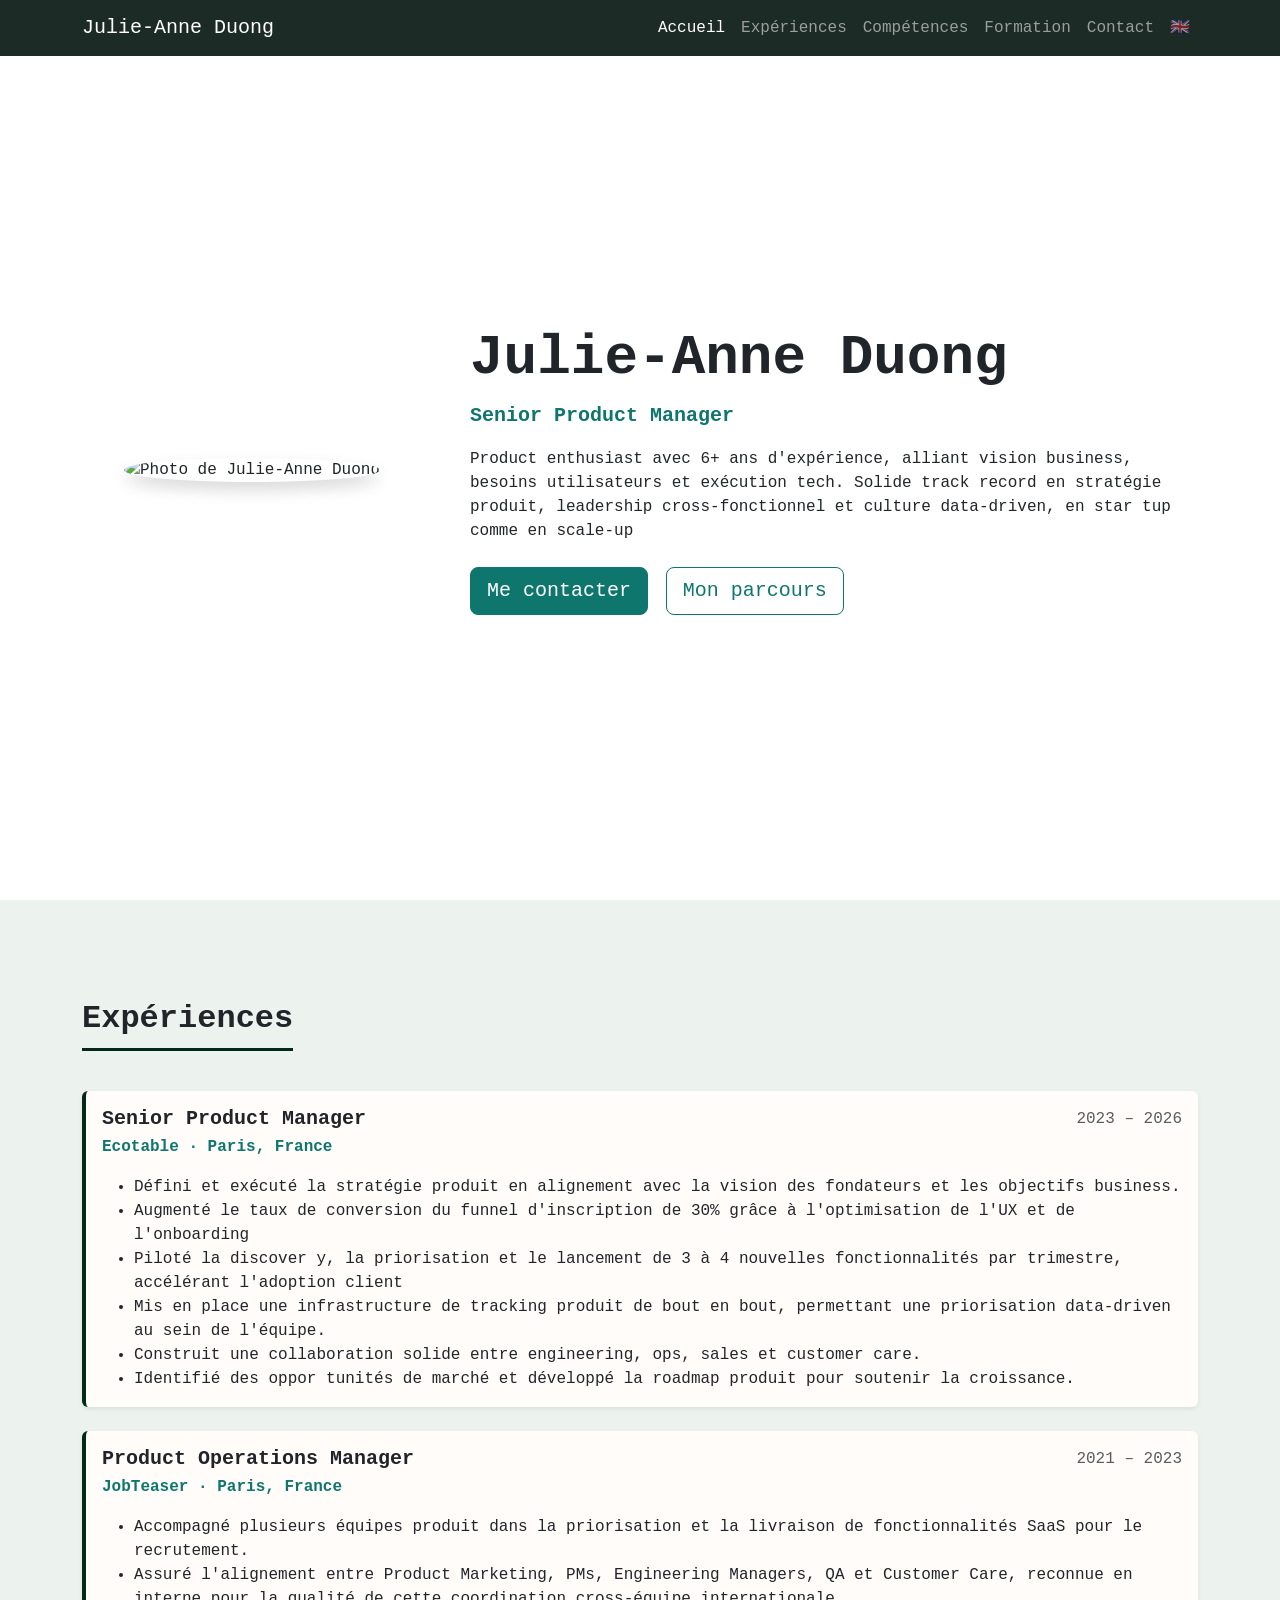
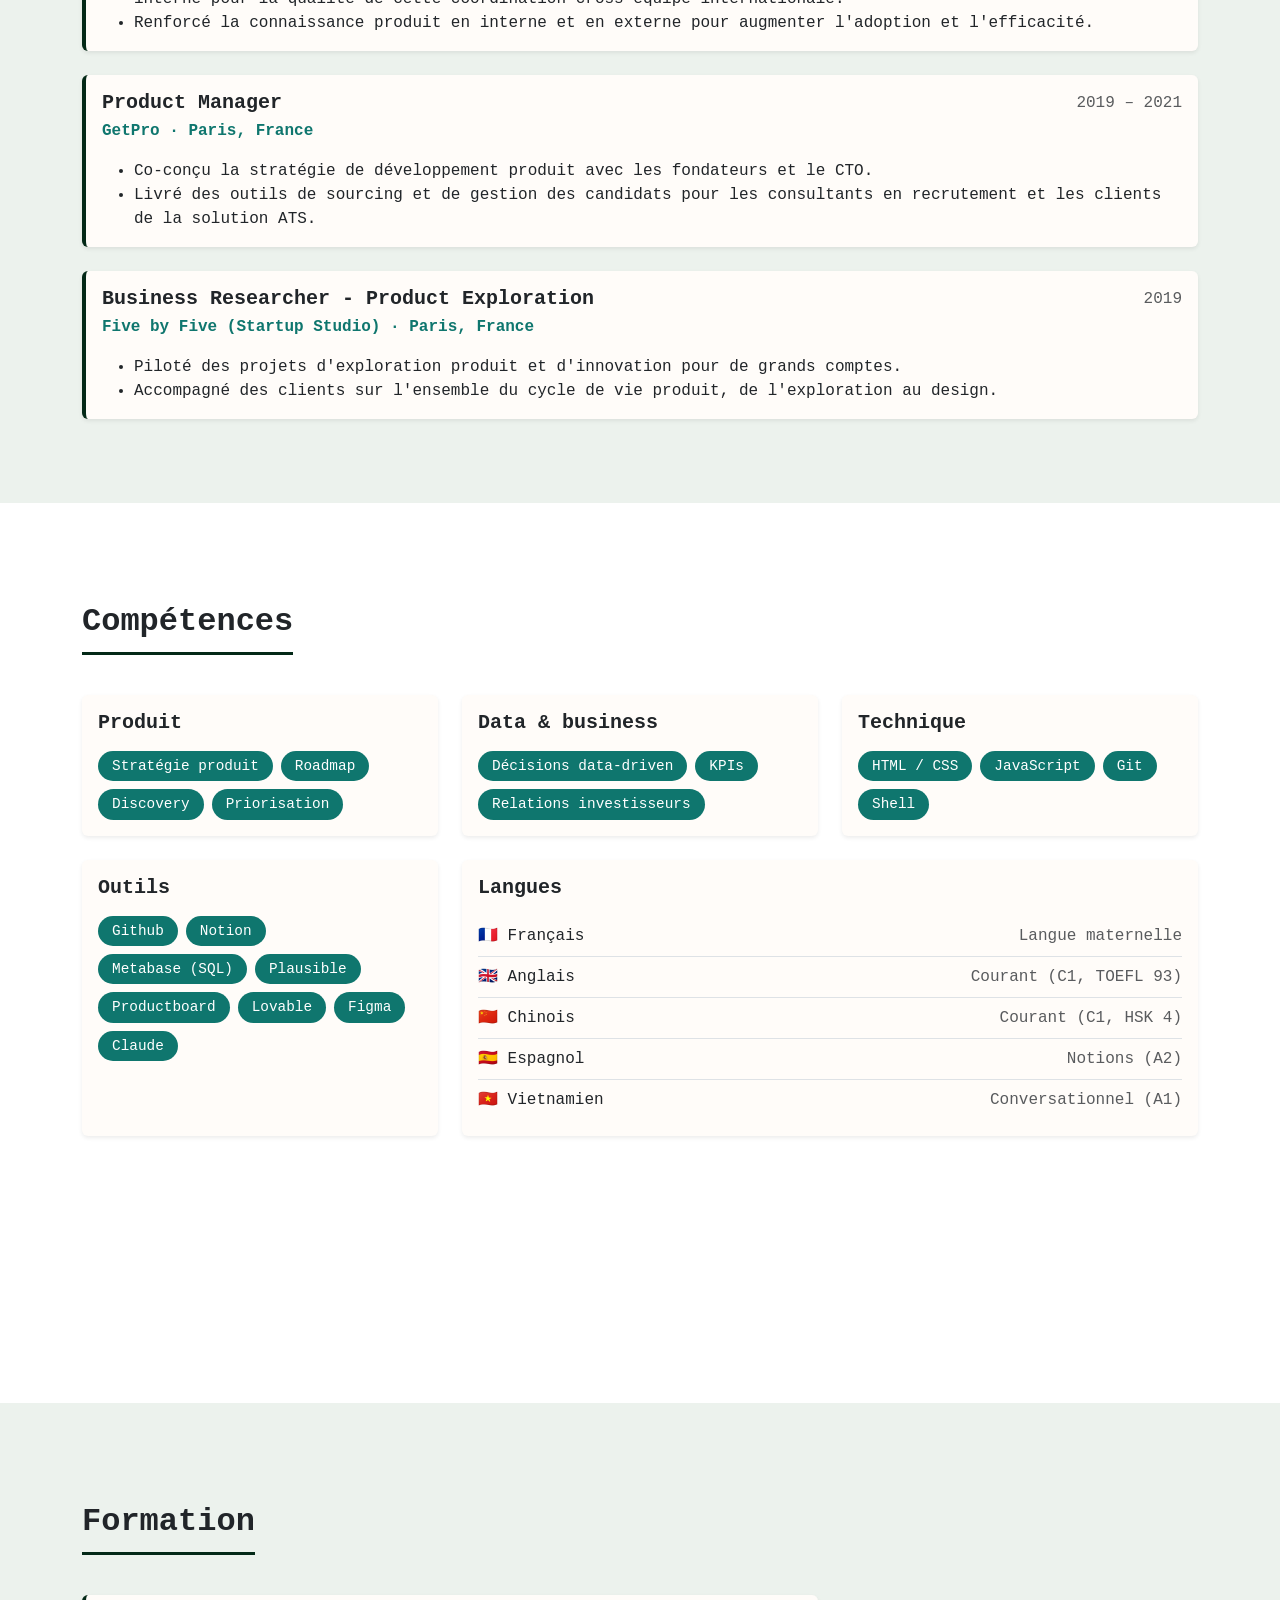
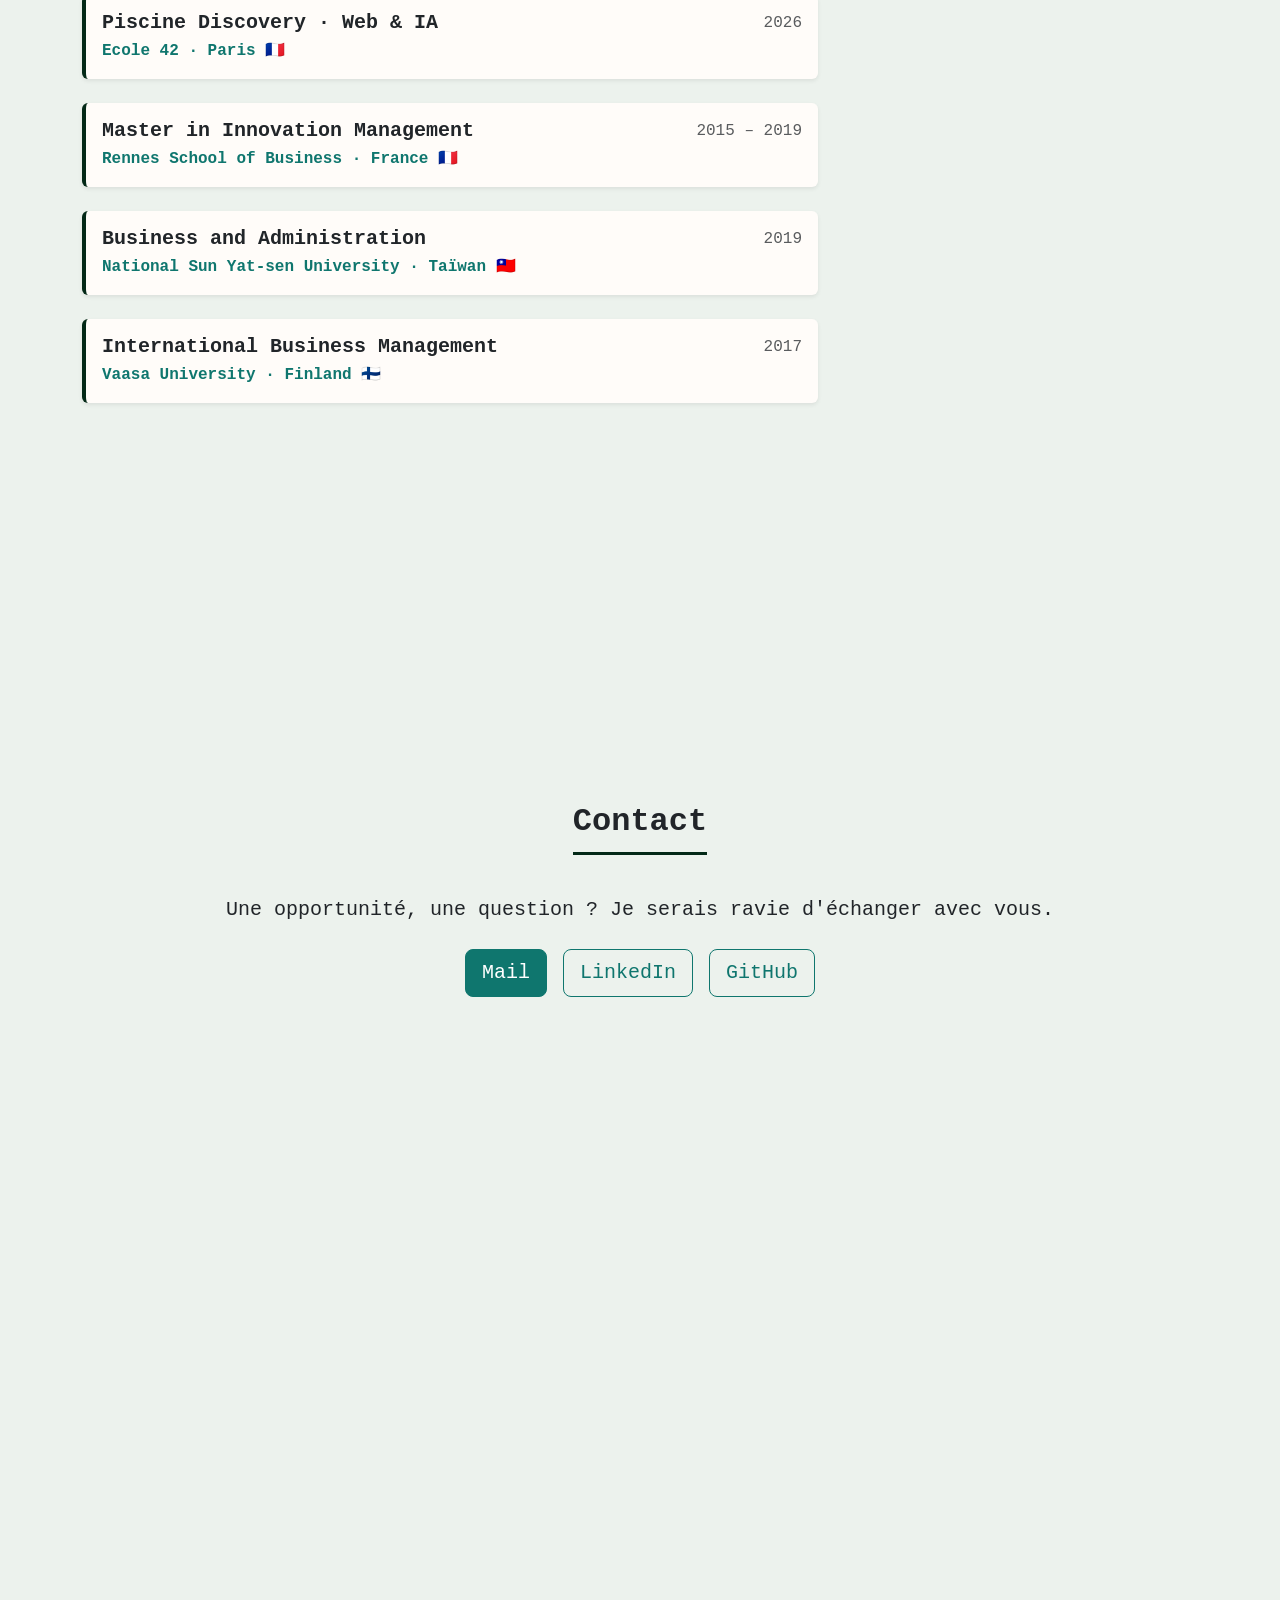
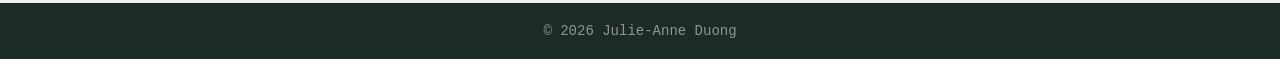
==== index.html @ 5876c53e "Add files via upload" ====
<!DOCTYPE html>
<html lang="fr">
<head>
	<meta charset="UTF-8">
	<meta name="viewport" content="width=device-width, initial-scale=1.0">
	<meta name="description" content="Julie-Anne Duong, Senior Product Manager à Paris. Mon parcours, mes compétences et comment me contacter.">
    <title>Julie-Anne Duong · Senior Product Manager</title>
    <link rel="stylesheet" href="https://fonts.googleapis.com/css2?family=Inter:wght@400;500;600;700&display=swap">
	<link rel="stylesheet" href="https://cdn.jsdelivr.net/npm/bootstrap@5.3.3/dist/css/bootstrap.min.css">
	<link rel="stylesheet" href="style.css">
</head>
<body data-bs-spy="scroll" data-bs-target="#menu" data-bs-offset="80">

	<!-- Barre de navigation fixe -->
	<nav class="navbar navbar-expand-md navbar-dark bg-dark fixed-top">
		<div class="container">
			<a class="navbar-brand" href="#accueil">Julie-Anne Duong</a>

			<button class="navbar-toggler" type="button" data-bs-toggle="collapse" data-bs-target="#menu">
				<span class="navbar-toggler-icon"></span>
			</button>

			<div class="collapse navbar-collapse" id="menu">
				<ul class="navbar-nav ms-auto">
					<li class="nav-item"><a class="nav-link" href="#accueil">Accueil</a></li>
					<li class="nav-item"><a class="nav-link" href="#experiences">Expériences</a></li>
					<li class="nav-item"><a class="nav-link" href="#competences">Compétences</a></li>
					<li class="nav-item"><a class="nav-link" href="#formation">Formation</a></li>					<li class="nav-item"><a class="nav-link" href="#contact">Contact</a></li>
					<li class="nav-item"><a class="nav-link" href="en.html">🇬🇧</a></li>
				</ul>
			</div>
		</div>
	</nav>

	<!-- Les sections -->
	<section id="accueil" class="d-flex align-items-center">
		<div class="container">
			<div class="row align-items-center g-5">

				<div class="col-12 col-md-4 text-center">
					<img src="images/profil.jpeg" alt="Photo de Julie-Anne Duong" class="photo-profil rounded-circle shadow">
				</div>

				<div class="col-12 col-md-8 text-center text-md-start">
					<h1 class="display-4 fw-bold">Julie-Anne Duong</h1>
					<p class="lead text-primary fw-semibold">Senior Product Manager</p>
					<p class="mb-4">
						Product enthusiast avec 6+ ans d'expérience, alliant vision business, besoins utilisateurs et exécution tech. Solide track record en stratégie produit, leadership cross-fonctionnel et culture data-driven, en star tup comme en scale-up
				    </p>
					<a href="#contact" class="btn btn-primary btn-lg me-2">Me contacter</a>
					<a href="#experiences" class="btn btn-outline-primary btn-lg">Mon parcours</a>
				</div>

			</div>
		</div>
	</section>

	<section id="experiences" class="bg-light">
		<div class="container">
			<h2 class="titre-section">Expériences</h2>

			<div class="card experience shadow-sm mb-4">
				<div class="card-body">
					<div class="d-flex flex-column flex-md-row justify-content-between">
						<h3 class="h5 fw-bold mb-1">Senior Product Manager</h3>
						<span class="text-muted">2023 – 2026</span>
					</div>
					<p class="text-primary fw-semibold mb-3">Ecotable · Paris, France</p>
					<ul class="mb-0">
						<li>Défini et exécuté la stratégie produit en alignement avec la vision des fondateurs et les objectifs business.</li>
						<li>Augmenté le taux de conversion du funnel d'inscription de 30% grâce à l'optimisation de l'UX et de l'onboarding</li>
						<li>Piloté la discover y, la priorisation et le lancement de 3 à 4 nouvelles fonctionnalités par trimestre, accélérant l'adoption client</li>
                        <li>Mis en place une infrastructure de tracking produit de bout en bout, permettant une priorisation data-driven au sein de l'équipe.</li>
                        <li>Construit une collaboration solide entre engineering, ops, sales et customer care.</li>
                        <li>Identifié des oppor tunités de marché et développé la roadmap produit pour soutenir la croissance.</li>
                    </ul>
				</div>
			</div>

			<div class="card experience shadow-sm mb-4">
				<div class="card-body">
					<div class="d-flex flex-column flex-md-row justify-content-between">
						<h3 class="h5 fw-bold mb-1">Product Operations Manager</h3>
						<span class="text-muted">2021 – 2023</span>
					</div>
					<p class="text-primary fw-semibold mb-3">JobTeaser · Paris, France</p>
					<ul class="mb-0">
						<li>Accompagné plusieurs équipes produit dans la priorisation et la livraison de fonctionnalités SaaS pour le recrutement.</li>
						<li>Assuré l'alignement entre Product Marketing, PMs, Engineering Managers, QA et Customer Care, reconnue en interne pour la qualité de cette coordination cross-équipe internationale.</li>
                        <li>Renforcé la connaissance produit en interne et en externe pour augmenter l'adoption et l'efficacité.</li>
                    </ul>
				</div>
			</div>

            <div class="card experience shadow-sm mb-4">
				<div class="card-body">
					<div class="d-flex flex-column flex-md-row justify-content-between">
						<h3 class="h5 fw-bold mb-1">Product Manager</h3>
						<span class="text-muted">2019 – 2021</span>
					</div>
					<p class="text-primary fw-semibold mb-3">GetPro · Paris, France</p>
					<ul class="mb-0">
						<li>Co-conçu la stratégie de développement produit avec les fondateurs et le CTO.</li>
						<li>Livré des outils de sourcing et de gestion des candidats pour les consultants en recrutement et les clients de la solution ATS.</li>
                    </ul>
				</div>
			</div>

            <div class="card experience shadow-sm mb-4">
				<div class="card-body">
					<div class="d-flex flex-column flex-md-row justify-content-between">
						<h3 class="h5 fw-bold mb-1">Business Researcher - Product Exploration</h3>
						<span class="text-muted">2019</span>
					</div>
					<p class="text-primary fw-semibold mb-3">Five by Five (Startup Studio) · Paris, France</p>
					<ul class="mb-0">
						<li>Piloté des projets d'exploration produit et d'innovation pour de grands comptes.</li>
						<li>Accompagné des clients sur l'ensemble du cycle de vie produit, de l'exploration au design.</li>
                    </ul>
				</div>
			</div>
		</div>
	</section>

		<section id="competences">
		<div class="container">
			<h2 class="titre-section">Compétences</h2>

			<div class="row g-4">

				<div class="col-12 col-md-6 col-lg-4">
					<div class="card h-100 shadow-sm border-0">
						<div class="card-body">
							<h3 class="h5 fw-bold mb-3">Produit</h3>
							<div class="d-flex flex-wrap gap-2">
								<span class="badge rounded-pill text-bg-primary">Stratégie produit</span>
								<span class="badge rounded-pill text-bg-primary">Roadmap</span>
								<span class="badge rounded-pill text-bg-primary">Discovery</span>
								<span class="badge rounded-pill text-bg-primary">Priorisation</span>
							</div>
						</div>
					</div>
				</div>

				<div class="col-12 col-md-6 col-lg-4">
					<div class="card h-100 shadow-sm border-0">
						<div class="card-body">
							<h3 class="h5 fw-bold mb-3">Data & business</h3>
							<div class="d-flex flex-wrap gap-2">
								<span class="badge rounded-pill text-bg-primary">Décisions data-driven</span>
								<span class="badge rounded-pill text-bg-primary">KPIs</span>
								<span class="badge rounded-pill text-bg-primary">Relations investisseurs</span>
							</div>
						</div>
					</div>
				</div>

				<div class="col-12 col-md-6 col-lg-4">
					<div class="card h-100 shadow-sm border-0">
						<div class="card-body">
							<h3 class="h5 fw-bold mb-3">Technique</h3>
							<div class="d-flex flex-wrap gap-2">
								<span class="badge rounded-pill text-bg-primary">HTML / CSS</span>
								<span class="badge rounded-pill text-bg-primary">JavaScript</span>
								<span class="badge rounded-pill text-bg-primary">Git</span>
								<span class="badge rounded-pill text-bg-primary">Shell</span>
							</div>
						</div>
					</div>
				</div>
				<div class="ccol-12 col-md-6 col-lg-4">
					<div class="card h-100 shadow-sm border-0">
						<div class="card-body">
							<h3 class="h5 fw-bold mb-3">Outils</h3>
							<div class="d-flex flex-wrap gap-2">
								<span class="badge rounded-pill text-bg-primary">Github</span>
								<span class="badge rounded-pill text-bg-primary">Notion</span>
								<span class="badge rounded-pill text-bg-primary">Metabase (SQL)</span>
								<span class="badge rounded-pill text-bg-primary">Plausible</span>
								<span class="badge rounded-pill text-bg-primary">Productboard</span>
								<span class="badge rounded-pill text-bg-primary">Lovable</span>
								<span class="badge rounded-pill text-bg-primary">Figma</span>
								<span class="badge rounded-pill text-bg-primary">Claude</span>
                            </div>
						</div>
					</div>
				</div>
				<div class="col-12 col-md-12 col-lg-8">
					<div class="card h-100 shadow-sm border-0">
						<div class="card-body">
							<h3 class="h5 fw-bold mb-3">Langues</h3>
							<ul class="langues list-unstyled mb-0">
								<li class="d-flex justify-content-between gap-3 py-2">
									<span>🇫🇷 Français</span>
									<span class="text-muted text-end">Langue maternelle</span>
								</li>
								<li class="d-flex justify-content-between gap-3 py-2">
									<span>🇬🇧 Anglais</span>
									<span class="text-muted text-end">Courant (C1, TOEFL 93)</span>
								</li>
								<li class="d-flex justify-content-between gap-3 py-2">
									<span>🇨🇳 Chinois</span>
									<span class="text-muted text-end">Courant (C1, HSK 4)</span>
								</li>
								<li class="d-flex justify-content-between gap-3 py-2">
									<span>🇪🇸 Espagnol</span>
									<span class="text-muted text-end">Notions (A2)</span>
								</li>
								<li class="d-flex justify-content-between gap-3 py-2">
									<span>🇻🇳 Vietnamien</span>
									<span class="text-muted text-end">Conversationnel (A1)</span>
								</li>
							</ul>
						</div>
					</div>
				</div>				</div>
            </div>
		</div>
	</section>

    	<section id="formation" class="bg-light">
		<div class="container">
			<h2 class="titre-section">Formation</h2>

			<div class="row">
				<div class="col-12 col-lg-8">

					<div class="card experience shadow-sm mb-4">
						<div class="card-body">
							<div class="d-flex flex-column flex-md-row justify-content-between">
								<h3 class="h5 fw-bold mb-1">Piscine Discovery · Web & IA</h3>
								<span class="text-muted">2026</span>
							</div>
							<p class="text-primary fw-semibold mb-0">Ecole 42 · Paris 🇫🇷</p>
						</div>
					</div>

					<div class="card experience shadow-sm mb-4">
						<div class="card-body">
							<div class="d-flex flex-column flex-md-row justify-content-between">
								<h3 class="h5 fw-bold mb-1">Master in Innovation Management</h3>
								<span class="text-muted">2015 – 2019</span>
							</div>
							<p class="text-primary fw-semibold mb-0">Rennes School of Business · France 🇫🇷</p>
						</div>
					</div>

					<div class="card experience shadow-sm mb-4">
						<div class="card-body">
							<div class="d-flex flex-column flex-md-row justify-content-between">
								<h3 class="h5 fw-bold mb-1">Business and Administration</h3>
								<span class="text-muted">2019</span>
							</div>
							<p class="text-primary fw-semibold mb-0">National Sun Yat-sen University · Taïwan 🇹🇼</p>
						</div>
					</div>
					<div class="card experience shadow-sm mb-4">
						<div class="card-body">
							<div class="d-flex flex-column flex-md-row justify-content-between">
								<h3 class="h5 fw-bold mb-1">International Business Management</h3>
								<span class="text-muted">2017</span>
							</div>
							<p class="text-primary fw-semibold mb-0">Vaasa University · Finland 🇫🇮</p>
						</div>
					</div>
                </div>
			</div>
		</div>
	</section>

	<section id="contact" class="bg-light">
		<div class="container text-center">
			<h2 class="titre-section">Contact</h2>
			<p class="lead mb-4">
				Une opportunité, une question ? Je serais ravie d'échanger avec vous.
			</p>

			<div class="d-flex flex-column flex-sm-row justify-content-center gap-3">
				<a href="mailto:duong.ja@gmail.com" class="btn btn-primary btn-lg">
					Mail
				</a>
				<a href="https://www.linkedin.com/in/julieanneduong" class="btn btn-outline-primary btn-lg" target="_blank" rel="noopener">
					LinkedIn
				</a>
				<a href="https://github.com/julieanneduong" class="btn btn-outline-primary btn-lg" target="_blank" rel="noopener">
					GitHub
				</a>
			</div>
		</div>
	</section>

	<footer class="bg-dark text-white-50 text-center py-3">
		<small>&copy; 2026 Julie-Anne Duong</small>
	</footer>

	<script src="https://cdn.jsdelivr.net/npm/bootstrap@5.3.3/dist/js/bootstrap.bundle.min.js"></script>

    	<script>
		let liens = document.querySelectorAll("#menu .nav-link");
		let menu = document.getElementById("menu");

		for (let i = 0; i < liens.length; i++) {
			liens[i].addEventListener("click", function() {
				if (menu.classList.contains("show")) {
					bootstrap.Collapse.getInstance(menu).hide();
				}
			});
		}
	</script>
</body>
</html>
---- style.css ----
/* ===== Couleur principale du site ===== */
:root {
	/* Couleur principale (déjà en place) */
	--bs-primary: #0F766E;
	--bs-primary-rgb: 15, 118, 110;
	--bs-link-color: #0F766E;
	--bs-link-hover-color: #115E59;

	/* Les fonds */
	--bs-body-bg: ##FBFCFA;
	--bs-light-rgb: 236, 242, 237;
	--bs-dark-rgb: 28, 43, 38;
}

.card {
	--bs-card-bg: #fffcf9;
}

.btn-primary {
	--bs-btn-bg: #0F766E;
	--bs-btn-border-color: #0F766E;
	--bs-btn-hover-bg: #115E59;
	--bs-btn-hover-border-color: #115E59;
	--bs-btn-active-bg: #115E59;
	--bs-btn-active-border-color: #115E59;
}

.btn-outline-primary {
	--bs-btn-color: #0F766E;
	--bs-btn-border-color: #0F766E;
	--bs-btn-hover-bg: #0F766E;
	--bs-btn-hover-border-color: #0F766E;
	--bs-btn-active-bg: #115E59;
	--bs-btn-active-border-color: #115E59;
}

body {
	font-family: Courrier, monospace; 
}

html {
	scroll-behavior: smooth;
}

section {
	min-height: 100vh;
	padding-top: 100px;
	padding-bottom: 60px;
	scroll-margin-top: 56px;
}

.photo-profil {
	width: 220px;
	height: 220px;
	object-fit: cover;
}
section {
	padding-top: 100px;
	padding-bottom: 60px;
	scroll-margin-top: 56px;
}

#accueil {
	min-height: 100vh;
}

.titre-section {
	font-weight: 700;
	margin-bottom: 40px;
	padding-bottom: 10px;
	border-bottom: 3px solid #032917;
	display: inline-block;
}

.experience {
	border: none;
	border-left: 4px solid #032917;
}

.badge {
	font-size: 0.9rem;
	font-weight: 500;
	padding: 8px 14px;
}

.langues li + li {
	border-top: 1px solid var(--bs-border-color);
}
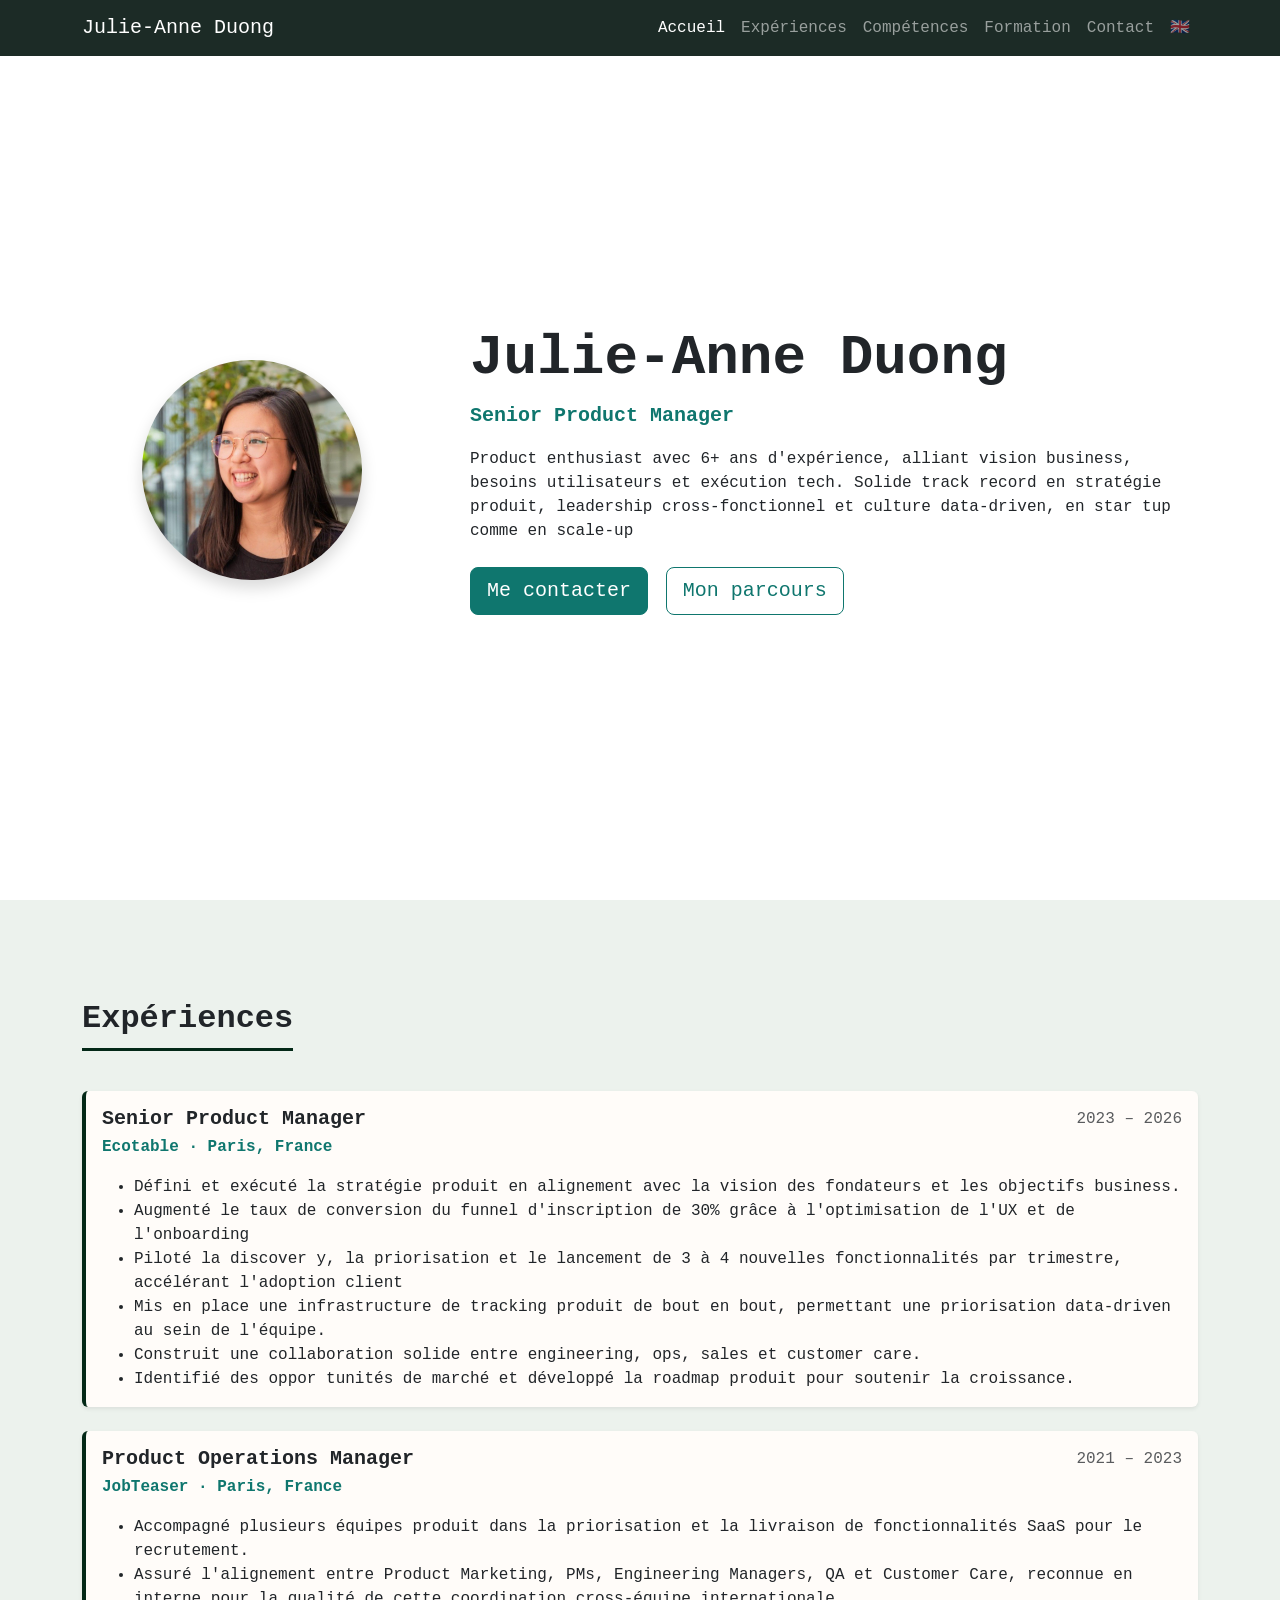
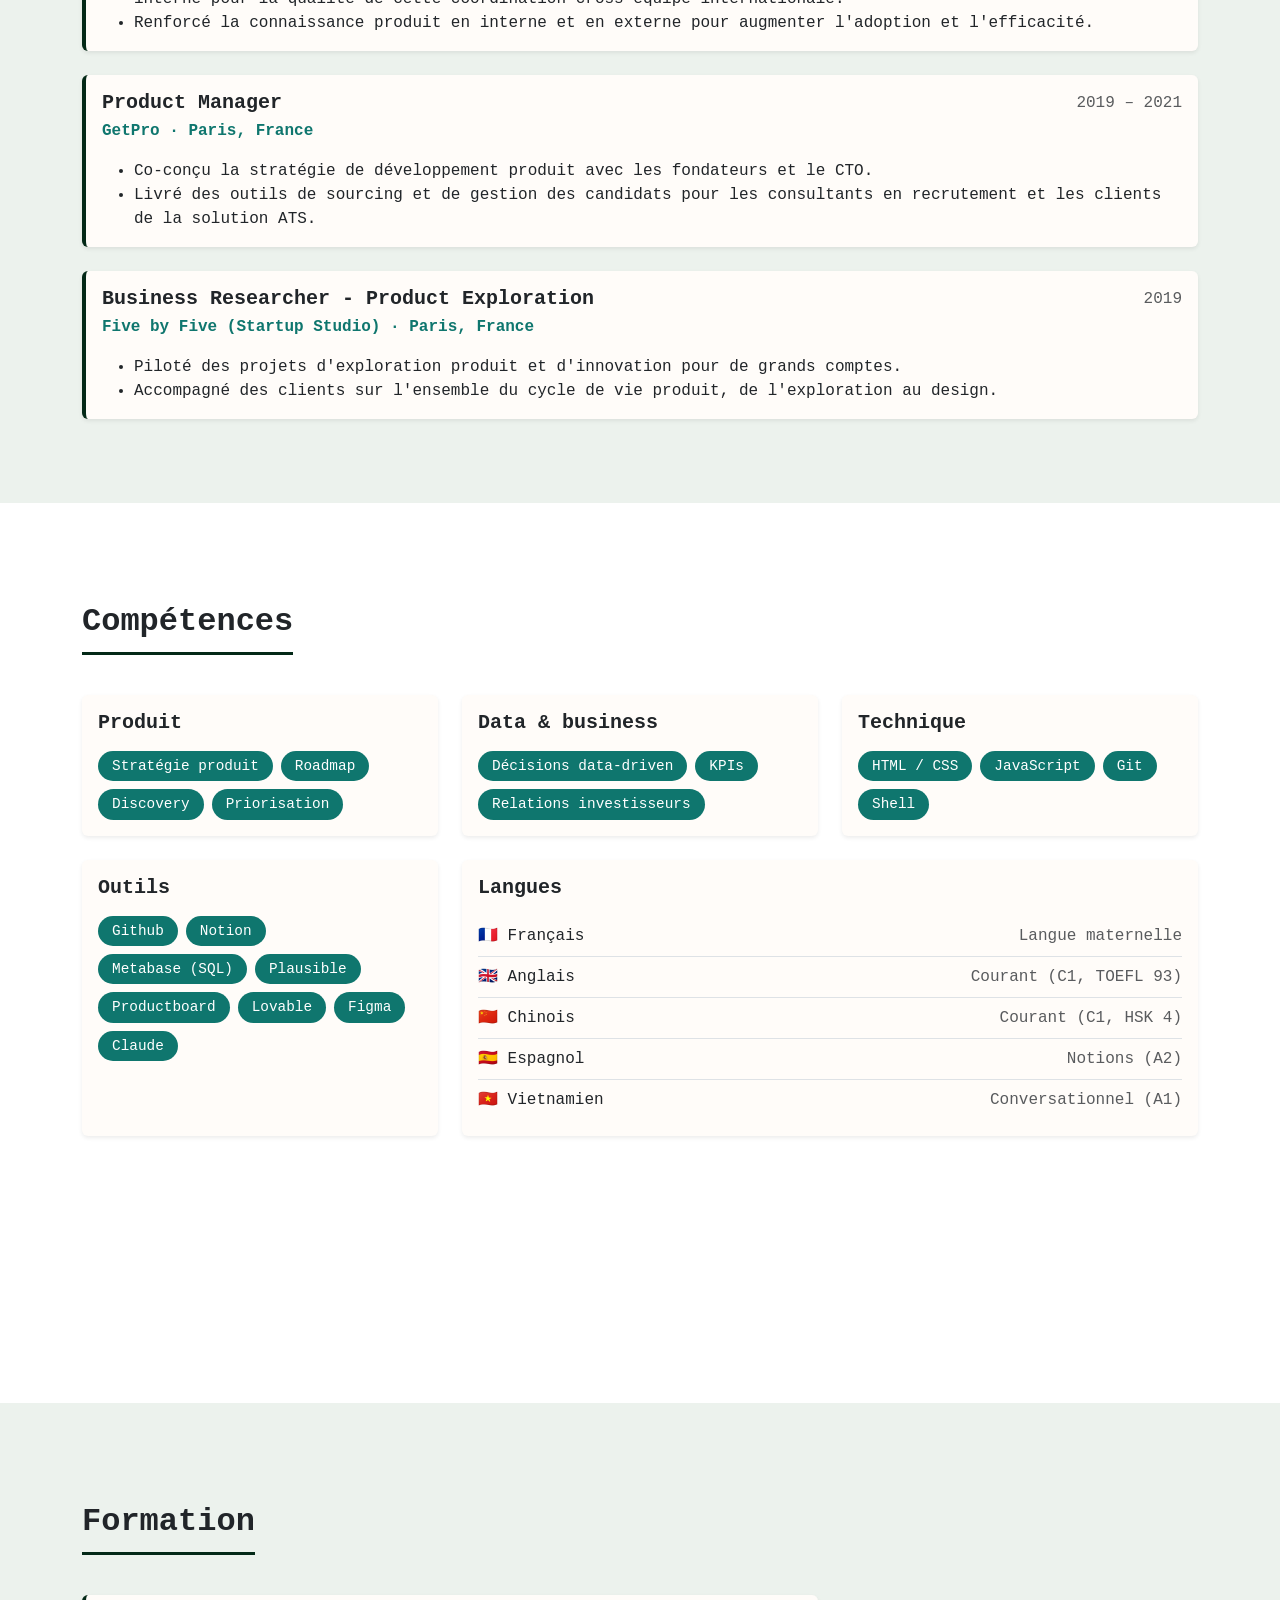
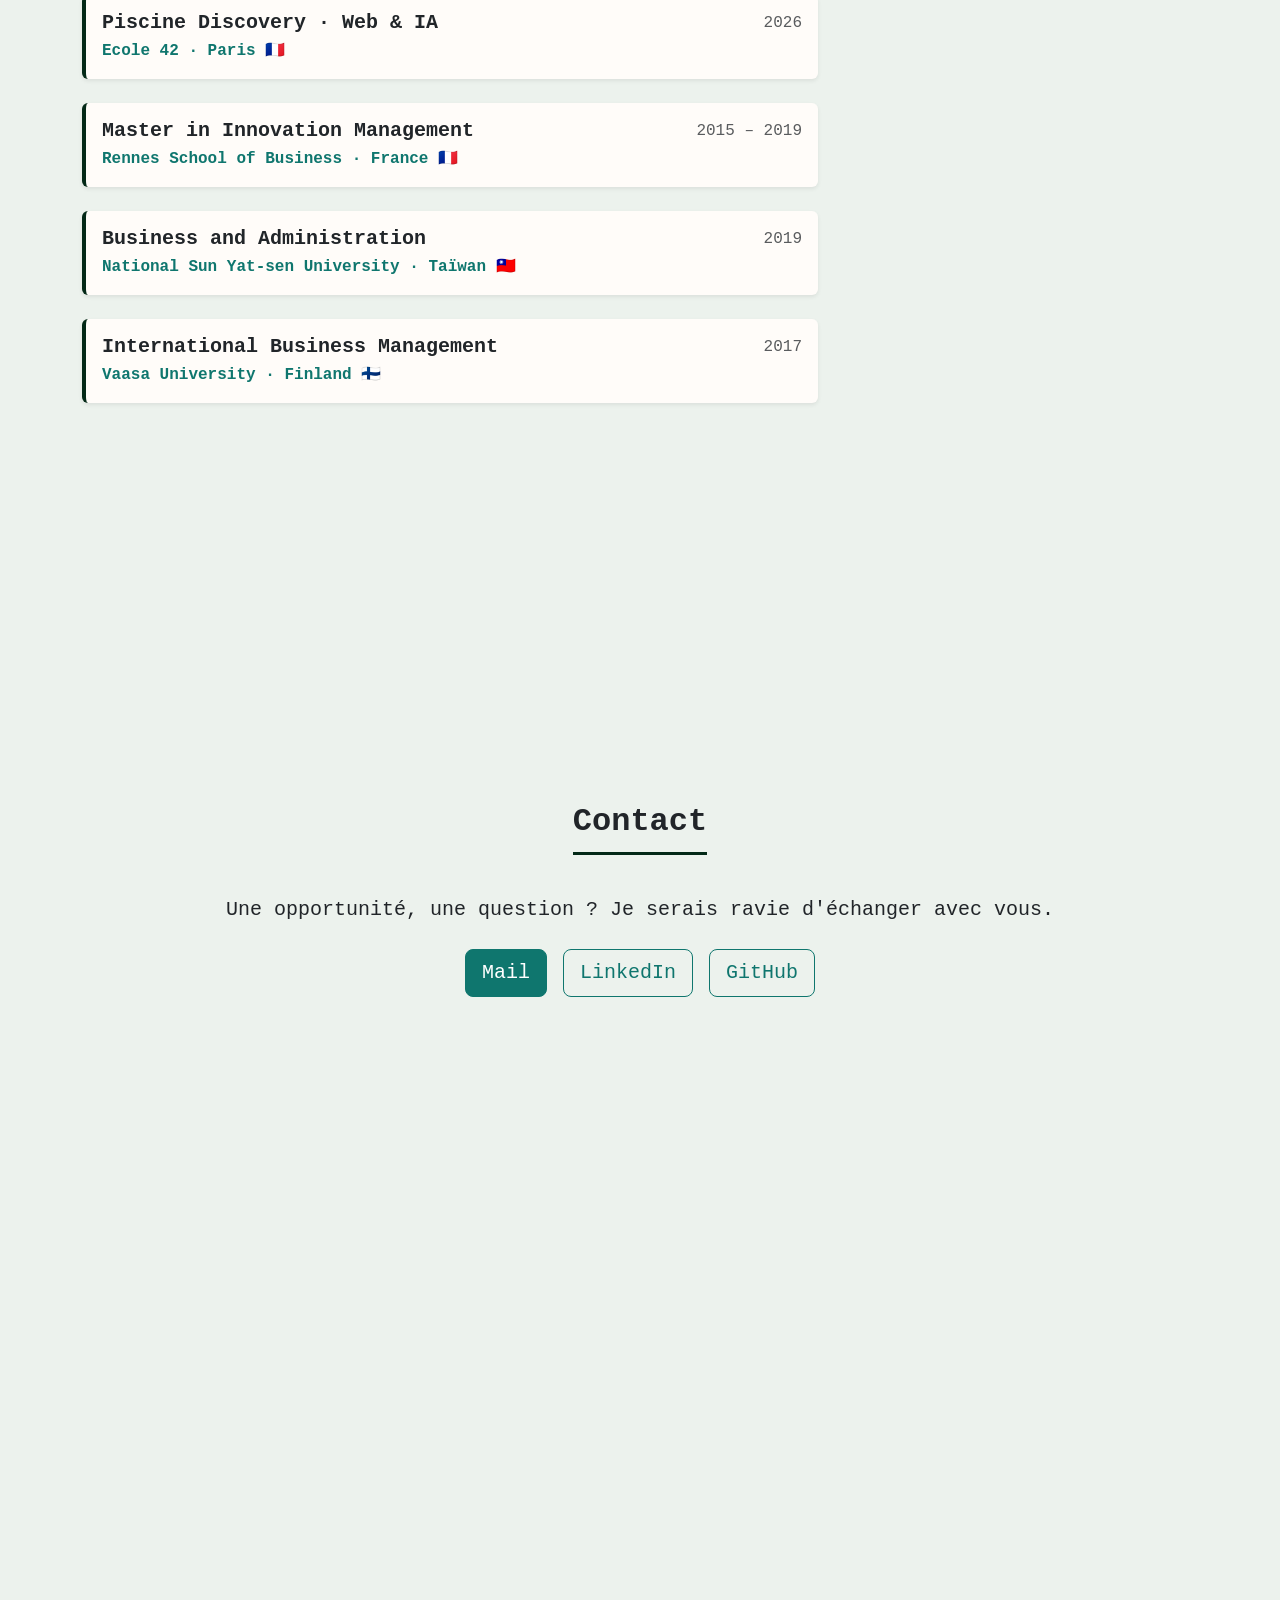
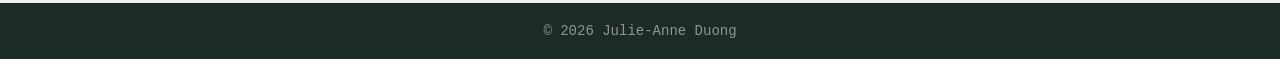
==== commit 2a7655bd: "Update profile image source in index.html" ====
--- a/index.html
+++ b/index.html
@@ -38,7 +38,7 @@
 			<div class="row align-items-center g-5">
 
 				<div class="col-12 col-md-4 text-center">
-					<img src="images/profil.jpeg" alt="Photo de Julie-Anne Duong" class="photo-profil rounded-circle shadow">
+					<img src="profil.jpeg" alt="Photo de Julie-Anne Duong" class="photo-profil rounded-circle shadow">
 				</div>
 
 				<div class="col-12 col-md-8 text-center text-md-start">
@@ -308,4 +308,4 @@
 		}
 	</script>
 </body>
-</html>+</html>
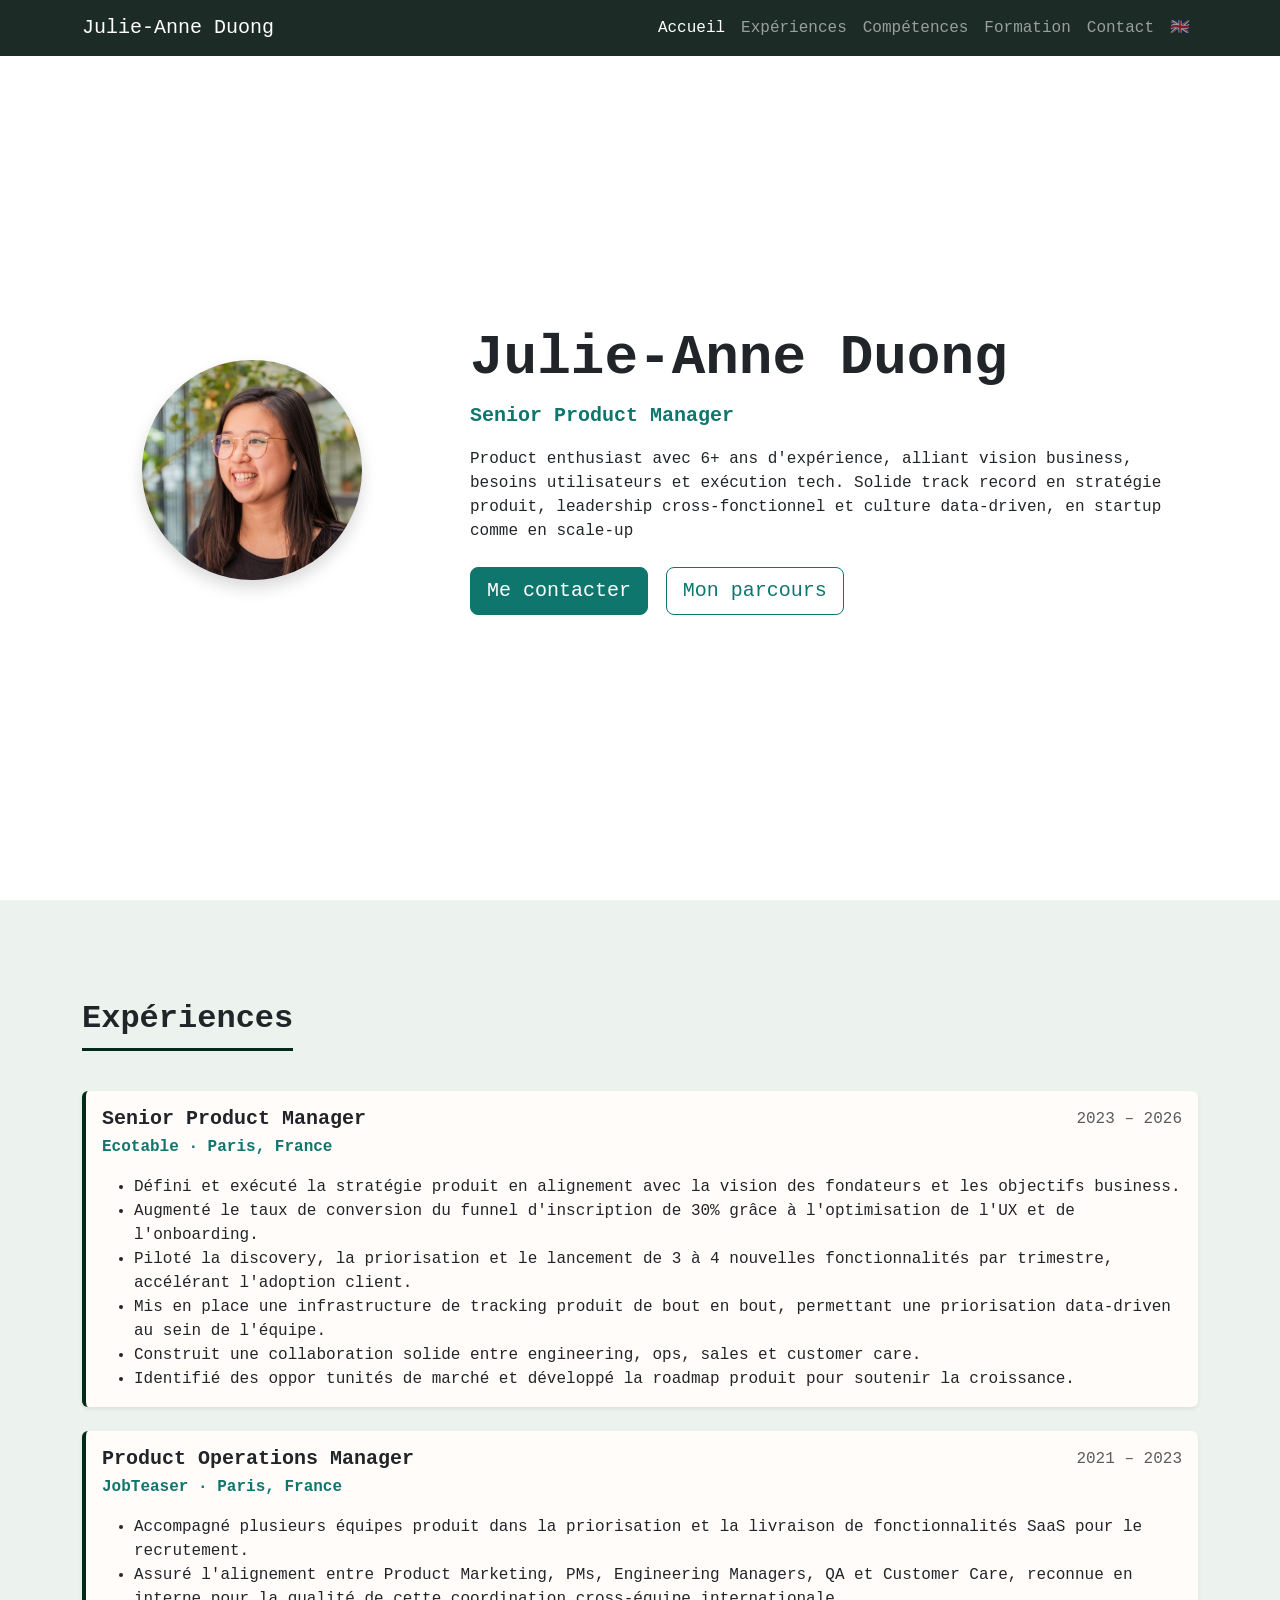
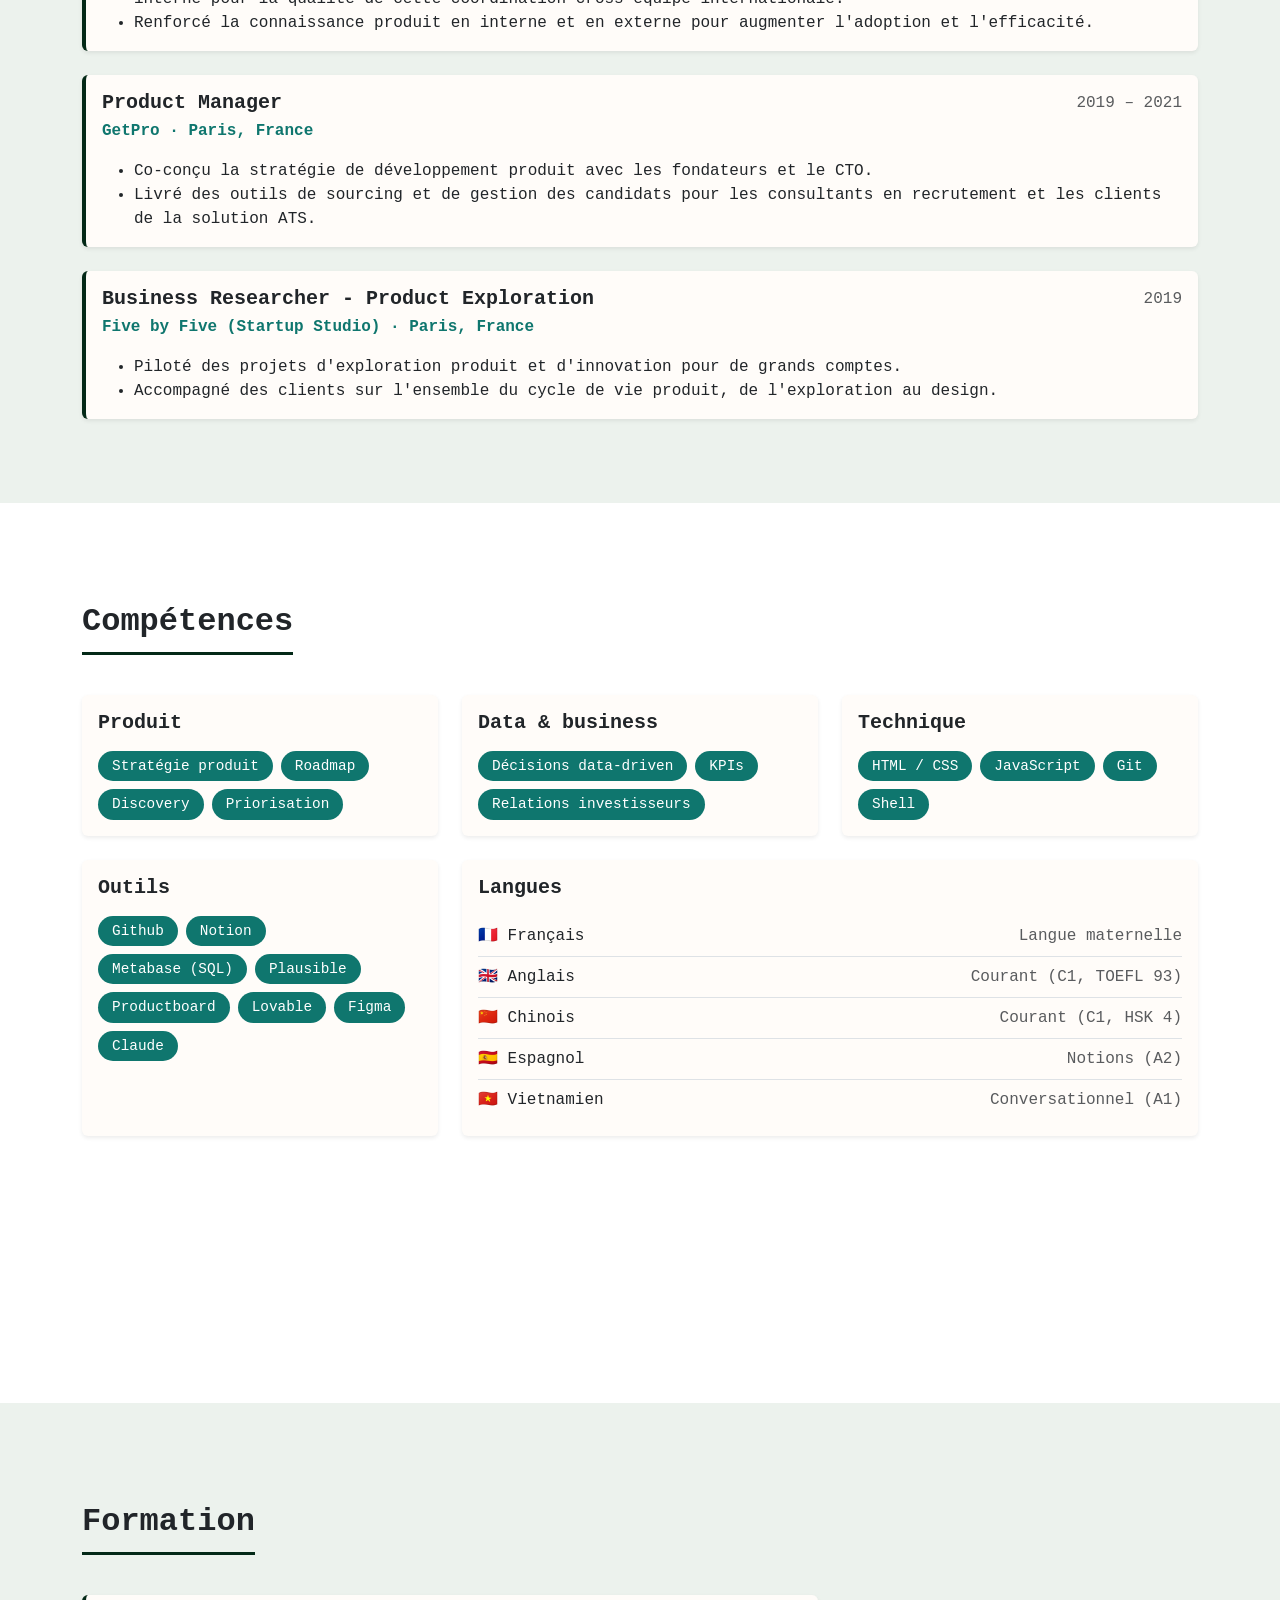
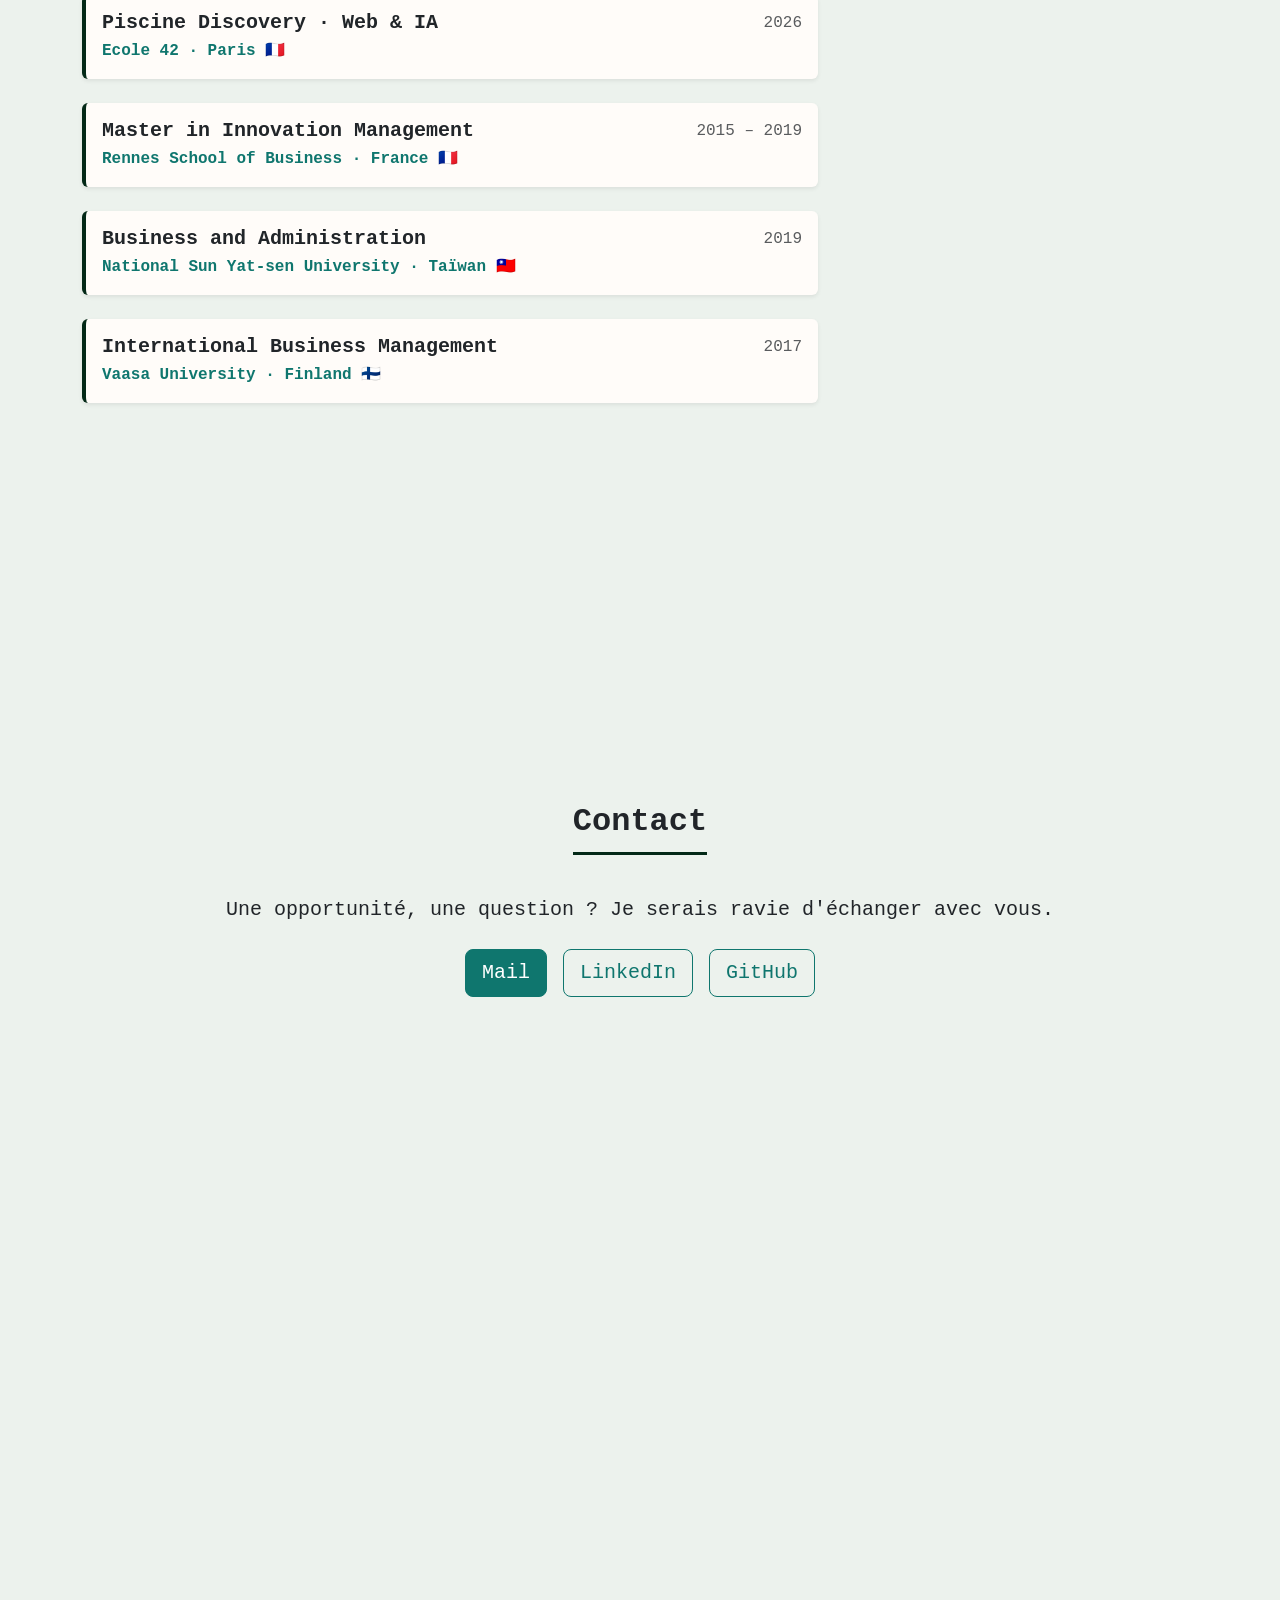
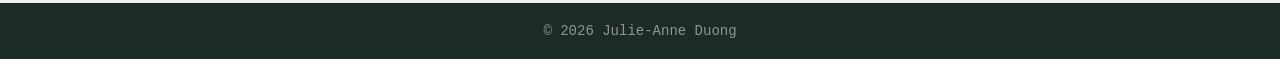
==== commit 13ecbdf4: "Fix typos in product description and bullet points" ====
--- a/index.html
+++ b/index.html
@@ -45,7 +45,7 @@
 					<h1 class="display-4 fw-bold">Julie-Anne Duong</h1>
 					<p class="lead text-primary fw-semibold">Senior Product Manager</p>
 					<p class="mb-4">
-						Product enthusiast avec 6+ ans d'expérience, alliant vision business, besoins utilisateurs et exécution tech. Solide track record en stratégie produit, leadership cross-fonctionnel et culture data-driven, en star tup comme en scale-up
+						Product enthusiast avec 6+ ans d'expérience, alliant vision business, besoins utilisateurs et exécution tech. Solide track record en stratégie produit, leadership cross-fonctionnel et culture data-driven, en startup comme en scale-up
 				    </p>
 					<a href="#contact" class="btn btn-primary btn-lg me-2">Me contacter</a>
 					<a href="#experiences" class="btn btn-outline-primary btn-lg">Mon parcours</a>
@@ -68,8 +68,8 @@
 					<p class="text-primary fw-semibold mb-3">Ecotable · Paris, France</p>
 					<ul class="mb-0">
 						<li>Défini et exécuté la stratégie produit en alignement avec la vision des fondateurs et les objectifs business.</li>
-						<li>Augmenté le taux de conversion du funnel d'inscription de 30% grâce à l'optimisation de l'UX et de l'onboarding</li>
-						<li>Piloté la discover y, la priorisation et le lancement de 3 à 4 nouvelles fonctionnalités par trimestre, accélérant l'adoption client</li>
+						<li>Augmenté le taux de conversion du funnel d'inscription de 30% grâce à l'optimisation de l'UX et de l'onboarding.</li>
+						<li>Piloté la discovery, la priorisation et le lancement de 3 à 4 nouvelles fonctionnalités par trimestre, accélérant l'adoption client.</li>
                         <li>Mis en place une infrastructure de tracking produit de bout en bout, permettant une priorisation data-driven au sein de l'équipe.</li>
                         <li>Construit une collaboration solide entre engineering, ops, sales et customer care.</li>
                         <li>Identifié des oppor tunités de marché et développé la roadmap produit pour soutenir la croissance.</li>
